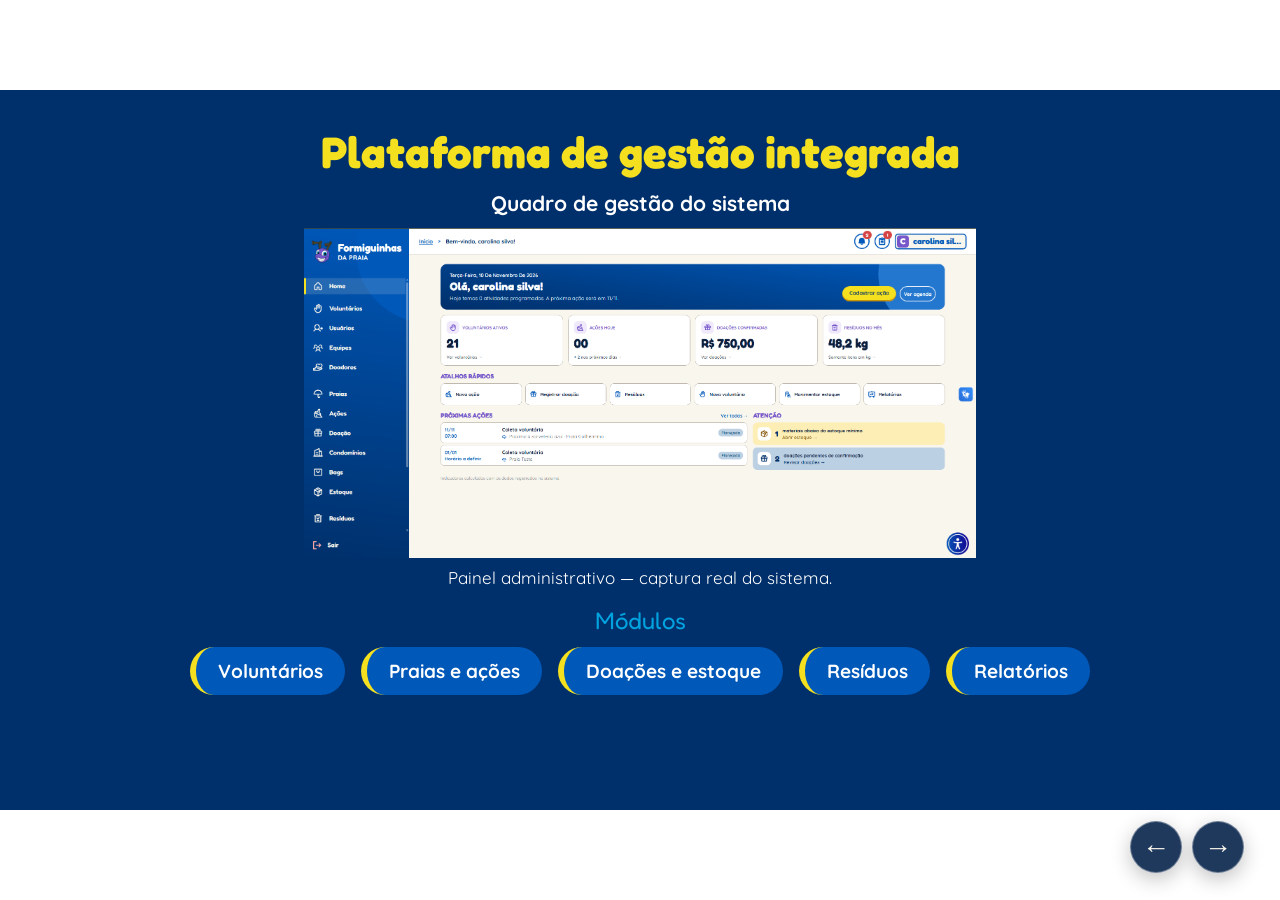
==== slides/04_solucao_mvp.html @ 1fb0bd57 "Add files via upload" ====
<!DOCTYPE html>
<html lang="pt-br">
<head>
  <meta charset="utf-8">
  <meta name="viewport" content="width=device-width, initial-scale=1">
  <link href="https://fonts.googleapis.com/css2?family=Fredoka:wght@400;600&family=Quicksand:wght@400;700&display=swap" rel="stylesheet">
  <style>
    * { margin: 0; padding: 0; box-sizing: border-box; }
    .slide-container {
      width: 1280px;
      height: 720px;
      background: #00306B;
      color: #FFFFFF;
      display: flex;
      flex-direction: column;
      align-items: center;
      font-family: 'Quicksand', sans-serif;
      padding: 38px 64px;
    }
    h2 {
      width: 100%;
      text-align: center;
      font-family: 'Fredoka', sans-serif;
      font-size: 44px;
      color: #F4E01E;
      margin-bottom: 14px;
      line-height: 1.1;
    }
    .panel-label { font-size: 21px; font-weight: 700; color: #FFFFFF; margin-bottom: 12px; text-align: center; }
    .management-image {
      display: block;
      width: min(1090px, 100%);
      height: 330px;
      object-fit: contain;
      object-position: center;
      background: transparent;
      border: 0;
      border-radius: 8px;
    }
    .caption { margin-top: 9px; font-size: 17px; color: #FFFFFF; text-align: center; }
    .modules-title {
      font-family: 'Fredoka', sans-serif;
      font-size: 24px;
      color: #00A3E0;
      margin-top: 18px;
      margin-bottom: 12px;
      text-align: center;
    }
    .modules {
      width: 100%;
      display: flex;
      flex-wrap: wrap;
      justify-content: center;
      align-items: center;
      gap: 14px 16px;
    }
    .module {
      background: #0058B9;
      color: #FFFFFF;
      border-left: 6px solid #F4E01E;
      border-radius: 28px;
      padding: 12px 22px;
      font-size: 19px;
      font-weight: 700;
      text-align: center;
    }
  </style>
  <link href="../css/navegacao.css" rel="stylesheet">
  <link href="../css/apresentacao-responsiva.css" rel="stylesheet">
</head>
<body>
  <div class="slide-container">
    <h2>Plataforma de gestão integrada</h2>
    <p class="panel-label">Quadro de gestão do sistema</p>
    <img class="management-image" src="../assets/user_photos/tela-home.png" alt="Captura do quadro de gestão do sistema Formiguinhas da Praia">
    <p class="caption">Painel administrativo — captura real do sistema.</p>
    <p class="modules-title">Módulos</p>
    <div class="modules" aria-label="Módulos do sistema">
      <span class="module">Voluntários</span>
      <span class="module">Praias e ações</span>
      <span class="module">Doações e estoque</span>
      <span class="module">Resíduos</span>
      <span class="module">Relatórios</span>
    </div>
  </div>
  <nav class="slide-navigation" aria-label="Navegação da apresentação">
    <a class="slide-nav-arrow" href="03_problema_personas.html" aria-label="Slide anterior" title="Slide anterior">←</a>
    <a class="slide-nav-arrow" href="05_site.html" aria-label="Próximo slide" title="Próximo slide">→</a>
  </nav>
</body>
</html>
---- css/navegacao.css ----
.slide-navigation {
  position: fixed;
  z-index: 20;
  right: clamp(16px, 3vw, 36px);
  bottom: clamp(16px, 3vh, 28px);
  display: flex;
  align-items: center;
  gap: 10px;
}

.slide-nav-arrow {
  display: grid;
  width: 52px;
  height: 52px;
  place-items: center;
  border: 1px solid rgba(255, 255, 255, .35);
  border-radius: 50%;
  color: #F9F6EE;
  background: rgba(0, 30, 70, .88);
  box-shadow: 0 6px 20px rgba(0, 0, 0, .24);
  font: 700 28px/1 'Quicksand', sans-serif;
  text-decoration: none;
  transition: background .18s ease, transform .18s ease, box-shadow .18s ease;
}

.slide-nav-arrow:hover {
  transform: translateY(-2px);
  background: #0058B9;
  box-shadow: 0 9px 24px rgba(0, 0, 0, .3);
}

.slide-nav-arrow:focus-visible {
  outline: 3px solid #F4E01E;
  outline-offset: 4px;
}

.slide-nav-arrow.is-disabled {
  color: rgba(249, 246, 238, .48);
  background: rgba(0, 30, 70, .5);
  box-shadow: none;
}

@media (max-width: 600px) {
  .slide-navigation {
    right: 14px;
    bottom: 14px;
    gap: 8px;
  }

  .slide-nav-arrow {
    width: 46px;
    height: 46px;
    font-size: 24px;
  }
}

@media (prefers-reduced-motion: reduce) {
  .slide-nav-arrow { transition: none; }
}
---- css/apresentacao-responsiva.css ----
html,
body {
  min-height: 100%;
}

body {
  display: flex;
  min-height: 100svh;
  align-items: center;
  justify-content: center;
  overflow-x: hidden;
}

.slide-container {
  position: relative;
  flex: 0 0 auto;
  width: min(1280px, 100vw, calc(100svh * 16 / 9));
  height: auto !important;
  min-height: 0 !important;
  aspect-ratio: 16 / 9;
  overflow: hidden;
}

.slide-container img {
  max-width: 100%;
}

.image-side {
  min-width: 0;
  height: auto !important;
  align-self: stretch;
}

.background-img {
  inset: 0;
  width: auto !important;
  height: auto !important;
}

.background-img img {
  width: 100%;
  height: 100%;
  object-fit: cover;
  object-position: center;
}

.record-photo img {
  transform: none !important;
}

.verification {
  transform: none !important;
}

.tech-group,
.tech-item,
.demo-step,
.placeholder-box {
  min-width: 0;
  max-width: 100%;
}

.tech-item,
.placeholder-box {
  overflow-wrap: anywhere;
}

@media (max-width: 900px), (max-height: 620px) {
  body {
    display: block;
    min-height: 100svh;
    overflow-x: hidden;
  }

  .slide-container {
    width: min(100%, 760px);
    min-height: 100svh !important;
    height: auto !important;
    margin-inline: auto;
    padding: 32px 24px 104px;
    aspect-ratio: auto;
    overflow: visible;
  }

  .slide-container h1 {
    font-size: clamp(38px, 8vw, 60px);
    line-height: 1.05;
  }

  .slide-container h2 {
    max-width: 100%;
    font-size: clamp(30px, 6vw, 42px);
    line-height: 1.08;
    margin-bottom: 22px;
  }

  .content-grid,
  .main-content,
  .content,
  .layout,
  .main-cols,
  .db-comparison,
  .tech-grid,
  .demo-grid {
    grid-template-columns: minmax(0, 1fr) !important;
  }

  .image-side {
    width: 100% !important;
    min-height: clamp(240px, 65vw, 420px);
  }

  .image-side img {
    width: 100%;
    height: 100%;
    object-fit: cover;
    object-position: center 38%;
  }

  .content-side {
    width: 100%;
    gap: 32px;
    padding: 36px 28px;
  }

  .main-content,
  .content,
  .layout,
  .main-cols,
  .content-grid {
    gap: 24px;
  }

  .text-block {
    gap: 24px;
  }

  figure.image-block {
    min-height: 0;
  }

  .image-block img {
    width: 100%;
    height: clamp(300px, 82vw, 460px);
    flex: 0 0 auto;
    object-fit: cover;
    object-position: center 30%;
  }

  .record-photo {
    min-height: 0 !important;
  }

  .record-photo img {
    width: 100%;
    height: clamp(280px, 76vw, 420px);
    flex: 0 0 auto;
    object-fit: contain;
  }

  .management-image,
  .hero-image {
    width: 100% !important;
    height: auto !important;
    min-height: 0 !important;
    max-height: none;
    aspect-ratio: 16 / 9;
    object-fit: contain;
  }

  .background-img {
    position: absolute;
    inset: 0;
  }

  .background-img img {
    width: 100%;
    height: 100%;
  }

  .verification {
    grid-column: 1 / -1;
  }

  .publication-side {
    grid-template-rows: auto auto;
  }

  .slide-navigation {
    position: fixed;
  }
}

@media (max-width: 560px) {
  .slide-container {
    padding: 28px 18px 96px;
  }

  .slide-container h2 {
    font-size: clamp(28px, 8vw, 36px);
  }

  .content-side {
    padding: 28px 20px;
  }

  .team-grid,
  .highlights {
    grid-template-columns: minmax(0, 1fr) !important;
  }

  .color-row {
    flex-wrap: wrap;
  }

  .modules {
    gap: 10px;
  }

  .module {
    max-width: 100%;
    font-size: 15px;
  }

  .pub-card {
    min-width: 0;
    padding: 22px;
    border-radius: 20px;
  }
}
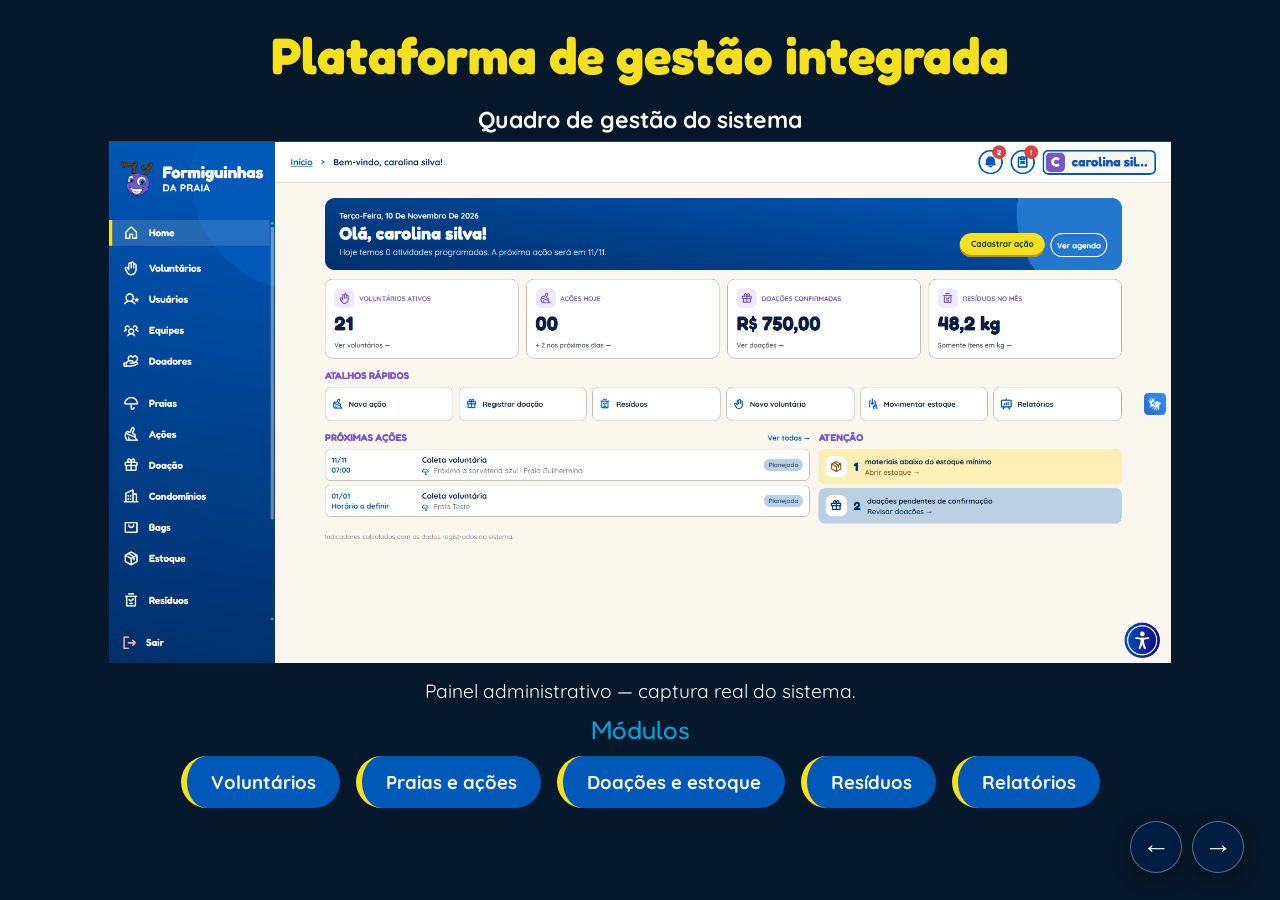
==== commit ab326012: "Improve presentation navigation and layouts Embed the slide deck in a single-page iframe with keyboa" ====
--- a/slides/04_solucao_mvp.html
+++ b/slides/04_solucao_mvp.html
@@ -69,7 +69,7 @@
   <link href="../css/apresentacao-responsiva.css" rel="stylesheet">
 </head>
 <body>
-  <div class="slide-container">
+  <div class="slide-container slide-management">
     <h2>Plataforma de gestão integrada</h2>
     <p class="panel-label">Quadro de gestão do sistema</p>
     <img class="management-image" src="../assets/user_photos/tela-home.png" alt="Captura do quadro de gestão do sistema Formiguinhas da Praia">
--- a/css/apresentacao-responsiva.css
+++ b/css/apresentacao-responsiva.css
@@ -1,6 +1,10 @@
 html,
 body {
+  width: 100%;
+  height: 100%;
   min-height: 100%;
+  margin: 0;
+  background: #06182b;
 }
 
 body {
@@ -14,11 +18,27 @@
 .slide-container {
   position: relative;
   flex: 0 0 auto;
-  width: min(1280px, 100vw, calc(100svh * 16 / 9));
-  height: auto !important;
+  width: 100vw !important;
+  height: 100svh !important;
   min-height: 0 !important;
-  aspect-ratio: 16 / 9;
+  aspect-ratio: auto;
   overflow: hidden;
+  color: #F9F6EE !important;
+  background: #06182b !important;
+}
+
+.slide-container h2 {
+  color: #F4E01E;
+  font-size: clamp(42px, 3.8vw, 60px);
+}
+
+.narrative,
+.technical-warning {
+  color: #E5EDF5 !important;
+}
+
+.slide-container .db-col ul {
+  color: #00306B;
 }
 
 .slide-container img {
@@ -70,10 +90,11 @@
     display: block;
     min-height: 100svh;
     overflow-x: hidden;
+    overflow-y: auto;
   }
 
   .slide-container {
-    width: min(100%, 760px);
+    width: min(100%, 760px) !important;
     min-height: 100svh !important;
     height: auto !important;
     margin-inline: auto;
@@ -191,6 +212,16 @@
   }
 }
 
+@media (min-width: 901px) and (min-height: 621px) {
+  .slide-container {
+    padding: clamp(32px, 4.5vh, 60px) clamp(36px, 5vw, 80px);
+  }
+
+  .slide-container h2 {
+    font-size: clamp(40px, 3.8vw, 60px);
+  }
+}
+
 @media (max-width: 560px) {
   .slide-container {
     padding: 28px 18px 96px;
@@ -228,3 +259,236 @@
     border-radius: 20px;
   }
 }
+
+.slide-management {
+  gap: clamp(6px, .8vh, 10px);
+  padding-top: clamp(20px, 3vh, 38px);
+  padding-bottom: 56px;
+}
+
+.slide-management h2 {
+  font-size: clamp(48px, 4vw, 72px);
+}
+
+.slide-management .panel-label {
+  font-size: clamp(22px, 1.8vw, 28px);
+  margin-bottom: 0;
+}
+
+.slide-management .management-image {
+  width: min(100%, 1550px);
+  height: auto;
+  max-height: min(58svh, calc(100svh - 360px));
+}
+
+.slide-management .caption {
+  font-size: clamp(18px, 1.5vw, 22px);
+}
+
+.slide-management .modules-title {
+  font-size: clamp(26px, 2vw, 32px);
+  margin-top: 4px;
+  margin-bottom: 4px;
+}
+
+.slide-management .module {
+  padding: 14px 24px;
+  font-size: clamp(17px, 1.45vw, 22px);
+}
+
+.slide-identity .content-grid {
+  grid-template-columns: minmax(0, 1fr) minmax(0, 1.1fr);
+}
+
+.slide-identity .brand-panel {
+  justify-content: space-between;
+}
+
+.slide-identity .brand-panel > div:first-child {
+  display: flex;
+  flex: 1;
+  flex-direction: column;
+  justify-content: center;
+}
+
+.slide-identity .brand-panel .section-heading {
+  font-size: clamp(25px, 2.1vw, 32px);
+}
+
+.slide-identity .swatches {
+  gap: clamp(10px, 1.2vw, 18px);
+}
+
+.slide-identity .swatch-color {
+  height: clamp(84px, 12vh, 132px);
+  margin-bottom: 12px;
+  border-radius: 14px;
+}
+
+.slide-identity .swatch strong {
+  font-size: clamp(14px, 1.15vw, 17px);
+}
+
+.slide-identity .swatch code {
+  font-size: clamp(12px, 1vw, 15px);
+}
+
+.slide-identity .site-preview {
+  flex: 0 0 auto;
+}
+
+.slide-identity .site-preview img {
+  width: 100%;
+  height: clamp(280px, 40svh, 440px);
+  background: #06182b;
+  object-fit: contain;
+  object-position: center;
+}
+
+@media (max-width: 900px), (max-height: 620px) {
+  .slide-management {
+    padding-bottom: 104px;
+  }
+
+  .slide-management h2 {
+    font-size: clamp(34px, 8vw, 42px);
+  }
+
+  .slide-identity {
+    padding-bottom: 104px;
+  }
+
+  .slide-management .management-image {
+    width: 100%;
+    max-height: none;
+    aspect-ratio: auto;
+    object-fit: contain;
+  }
+
+  .slide-management .modules-title {
+    margin-top: 18px;
+    margin-bottom: 12px;
+  }
+
+  .slide-identity .content-grid {
+    grid-template-columns: minmax(0, 1fr);
+  }
+
+  .slide-identity .site-preview img {
+    height: auto;
+    aspect-ratio: 2 / 1;
+  }
+}
+
+@media (max-width: 560px) {
+  .slide-management .module {
+    font-size: 16px;
+  }
+}
+
+@media (min-width: 901px) and (min-height: 621px) {
+  .slide-identity {
+    padding-bottom: 80px;
+  }
+
+  .slide-identity .site-preview img {
+    height: clamp(300px, 42svh, 440px);
+  }
+
+  .slide-identity .ux-list {
+    grid-template-columns: repeat(3, minmax(0, 1fr));
+  }
+
+  .slide-identity .ux-card {
+    flex-direction: column;
+    align-items: flex-start;
+    gap: 8px;
+    padding: 12px;
+  }
+}
+
+.publication-layout {
+  grid-template-columns: minmax(0, 1.05fr) minmax(0, .95fr);
+}
+
+.publication-slide {
+  padding-bottom: clamp(88px, 10vh, 112px);
+}
+
+.publication-deployment {
+  display: grid;
+  min-width: 0;
+  min-height: 0;
+  grid-template-rows: minmax(0, 1.1fr) minmax(0, .9fr);
+  gap: 14px;
+}
+
+.publication-deployment .pub-card--deployment {
+  min-height: 0;
+  padding: clamp(20px, 2vw, 30px);
+}
+
+.publication-deployment .verification {
+  min-height: 0;
+  padding: clamp(14px, 1.6vw, 22px);
+}
+
+.publication-side {
+  display: flex;
+  min-height: 0;
+}
+
+.publication-side .pub-card--qr {
+  flex: 1;
+  flex-direction: column;
+  justify-content: center;
+  text-align: center;
+}
+
+.publication-side .pub-card--qr h3 {
+  font-size: clamp(26px, 2.4vw, 34px);
+}
+
+.publication-side .pub-card--qr p {
+  font-size: clamp(16px, 1.4vw, 20px);
+}
+
+.publication-side .qr-link {
+  width: clamp(200px, 30svh, 320px);
+  flex: 0 0 auto;
+  padding: 12px;
+}
+
+@media (max-width: 900px), (max-height: 620px) {
+  .publication-slide {
+    padding-bottom: 104px;
+  }
+
+  .publication-layout {
+    grid-template-columns: minmax(0, 1fr);
+  }
+
+  .publication-deployment {
+    grid-template-rows: auto auto;
+  }
+
+  .publication-side .pub-card--qr {
+    flex-direction: row;
+    text-align: left;
+  }
+
+  .publication-side .qr-link {
+    width: clamp(160px, 28vw, 220px);
+  }
+}
+
+@media (max-width: 560px) {
+  .publication-side .pub-card--qr {
+    flex-direction: column;
+    text-align: center;
+  }
+
+  .publication-side .qr-link {
+    width: 190px;
+  }
+}
